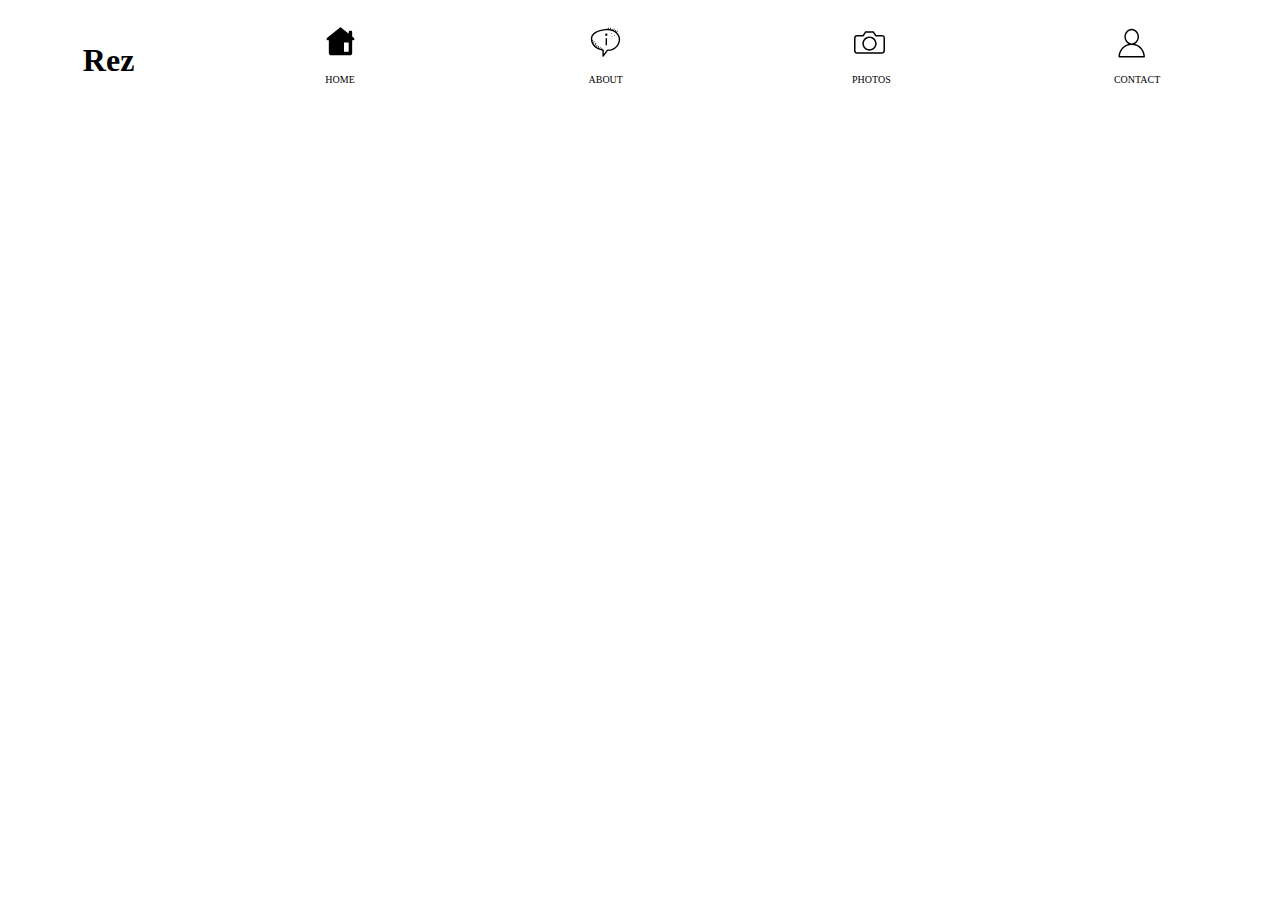
==== index.html @ dda35d47 "create header project" ====
<!DOCTYPE html>
<html lang="en">
  <head>
    <meta charset="UTF-8" />
    <meta name="viewport" content="width=device-width, initial-scale=1.0" />
    <title>my project</title>
    <link rel="stylesheet" href="style.css" />
  </head>
  <body>
    <header>
      <div class="container">
        <h1>Rez</h1>
        <a href="#">
          <div>
            <svg
              xmlns="http://www.w3.org/2000/svg"
              x="0px"
              y="0px"
              width="100"
              height="100"
              viewBox="0 0 30 30"
            >
              <path
                d="M 15 2 A 1 1 0 0 0 14.300781 2.2851562 L 3.3925781 11.207031 A 1 1 0 0 0 3.3554688 11.236328 L 3.3183594 11.267578 L 3.3183594 11.269531 A 1 1 0 0 0 3 12 A 1 1 0 0 0 4 13 L 5 13 L 5 24 C 5 25.105 5.895 26 7 26 L 23 26 C 24.105 26 25 25.105 25 24 L 25 13 L 26 13 A 1 1 0 0 0 27 12 A 1 1 0 0 0 26.681641 11.267578 L 26.666016 11.255859 A 1 1 0 0 0 26.597656 11.199219 L 25 9.8925781 L 25 6 C 25 5.448 24.552 5 24 5 L 23 5 C 22.448 5 22 5.448 22 6 L 22 7.4394531 L 15.677734 2.2675781 A 1 1 0 0 0 15 2 z M 18 15 L 22 15 L 22 23 L 18 23 L 18 15 z"
              ></path>
            </svg>
            <p>HOME</p>
            <span></span>
            <span></span>
            <span></span>
            <span></span>
          </div></a
        >
        <a href="#">
          <div>
            <svg
              xmlns="http://www.w3.org/2000/svg"
              x="0px"
              y="0px"
              width="100"
              height="100"
              viewBox="0 0 100 100"
            >
              <path
                d="M 58.9375 7.1699219 A 1.0001 1.0001 0 0 0 57.962891 8.0917969 L 57.685547 11.113281 C 55.148477 10.951662 52.52494 10.974694 49.818359 11.232422 C 38.639364 12.29702 27.839529 15.166805 19.90625 20.283203 C 11.972971 25.399601 6.8980205 33.139154 8.1347656 42.951172 C 10.017576 57.890479 22.654574 70.346173 41.169922 73.380859 L 41.169922 89 A 2.0002 2.0002 0 0 0 44.777344 90.189453 L 56.876953 73.839844 C 75.57527 74.939397 90.698056 59.709328 91.890625 42.84375 C 92.452121 34.906011 89.049793 27.262747 82.892578 21.453125 A 1.0001 1.0001 0 0 0 83.136719 21.095703 L 84.714844 17.386719 A 1.0001 1.0001 0 0 0 83.787109 15.982422 A 1.0001 1.0001 0 0 0 82.875 16.603516 L 81.382812 20.113281 C 80.627807 19.481654 79.836988 18.876623 79.013672 18.298828 L 80.119141 14.951172 A 1.0001 1.0001 0 0 0 79.177734 13.623047 A 1.0001 1.0001 0 0 0 78.21875 14.324219 L 77.285156 17.152344 C 76.341898 16.56722 75.362312 16.015939 74.345703 15.503906 L 75.650391 11.550781 A 1.0001 1.0001 0 0 0 74.708984 10.224609 A 1.0001 1.0001 0 0 0 73.75 10.923828 L 72.521484 14.644531 C 71.642118 14.256676 70.737789 13.897503 69.8125 13.566406 L 70.103516 11.916016 A 1.0001 1.0001 0 0 0 69.080078 10.730469 A 1.0001 1.0001 0 0 0 68.132812 11.568359 L 67.892578 12.927734 C 66.928516 12.634581 65.937925 12.377847 64.931641 12.148438 L 65.287109 8.2753906 A 1.0001 1.0001 0 0 0 64.269531 7.1699219 A 1.0001 1.0001 0 0 0 63.294922 8.0917969 L 62.958984 11.744141 C 61.886829 11.550531 60.792494 11.39776 59.679688 11.279297 L 59.955078 8.2734375 A 1.0001 1.0001 0 0 0 58.9375 7.1699219 z M 54.419922 15 C 55.65708 14.992454 56.866608 15.041145 58.052734 15.130859 A 1.0001 1.0001 0 0 0 58.623047 15.173828 C 76.933288 16.80234 88.810314 29.697172 87.900391 42.560547 C 86.841376 57.537371 72.952361 71.520973 56.044922 69.875 A 2.0002 2.0002 0 0 0 54.244141 70.675781 L 45.169922 82.933594 L 45.169922 71.746094 A 2.0002 2.0002 0 0 0 43.421875 69.763672 C 42.202807 69.607731 41.016618 69.406283 39.857422 69.167969 L 40.824219 66.240234 A 1.0001 1.0001 0 0 0 39.882812 64.914062 A 1.0001 1.0001 0 0 0 38.923828 65.613281 L 37.900391 68.716797 C 36.83043 68.447031 35.78808 68.142705 34.775391 67.804688 A 1.0002634 1.0002634 0 0 0 34.789062 67.767578 L 36.050781 63.941406 A 1.0001 1.0001 0 0 0 35.109375 62.615234 A 1.0001 1.0001 0 0 0 34.152344 63.314453 L 32.892578 67.128906 C 31.843471 66.721328 30.825009 66.279696 29.845703 65.800781 L 31.582031 60.542969 A 1.0001 1.0001 0 0 0 30.640625 59.214844 A 1.0001 1.0001 0 0 0 29.683594 59.916016 L 28.052734 64.855469 C 26.677969 64.088746 25.382339 63.253002 24.167969 62.351562 L 26.888672 58.529297 A 1.0001 1.0001 0 0 0 26.085938 56.9375 A 1.0001 1.0001 0 0 0 25.259766 57.369141 L 22.59375 61.115234 C 21.788112 60.439862 21.027525 59.73249 20.306641 59 L 23.550781 52.513672 A 1.0001 1.0001 0 0 0 22.611328 51.054688 A 1.0001 1.0001 0 0 0 21.761719 51.619141 L 18.855469 57.429688 C 17.770797 56.165898 16.808535 54.831443 15.966797 53.443359 A 1.0001 1.0001 0 0 0 16.226562 53.080078 L 19.007812 46.966797 A 1.0001 1.0001 0 0 0 18.115234 45.541016 A 1.0001 1.0001 0 0 0 17.1875 46.138672 L 14.816406 51.353516 C 13.969412 49.654177 13.294106 47.887128 12.810547 46.068359 L 14.876953 43.648438 A 1.0001 1.0001 0 0 0 14.117188 41.988281 A 1.0001 1.0001 0 0 0 13.355469 42.351562 L 12.277344 43.615234 C 12.211721 43.229079 12.152605 42.840673 12.103516 42.451172 C 11.061261 34.18219 14.972498 28.226587 22.074219 23.646484 C 29.17594 19.066382 39.461261 16.23725 50.197266 15.214844 C 51.634143 15.078018 53.041851 15.008405 54.419922 15 z M 67.263672 22.630859 C 66.822953 22.576109 66.371016 22.782656 66.134766 23.191406 C 65.819766 23.736406 66.007734 24.434047 66.552734 24.748047 C 67.097734 25.063047 67.794375 24.877031 68.109375 24.332031 C 68.424375 23.787031 68.236406 23.089391 67.691406 22.775391 C 67.555156 22.696641 67.410578 22.649109 67.263672 22.630859 z M 52.287109 24.619141 C 50.400109 24.619141 48.867187 26.152062 48.867188 28.039062 C 48.867188 29.926063 50.400109 31.457031 52.287109 31.457031 C 54.174109 31.457031 55.705078 29.926063 55.705078 28.039062 C 55.705078 26.152062 54.174109 24.619141 52.287109 24.619141 z M 75.640625 29.1875 C 75.199906 29.133125 74.747969 29.340047 74.511719 29.748047 C 74.196719 30.293047 74.384687 30.990687 74.929688 31.304688 C 75.474687 31.619687 76.172328 31.433672 76.486328 30.888672 C 76.801328 30.343672 76.613359 29.645078 76.068359 29.330078 C 75.932109 29.251578 75.787531 29.205625 75.640625 29.1875 z M 68.548828 30.964844 C 68.108109 30.910469 67.658125 31.117391 67.421875 31.525391 C 67.106875 32.070391 67.292891 32.768031 67.837891 33.082031 C 68.382891 33.397031 69.079531 33.211016 69.394531 32.666016 C 69.709531 32.121016 69.523516 31.424375 68.978516 31.109375 C 68.842266 31.030875 68.695734 30.982969 68.548828 30.964844 z M 52.257812 37.408203 A 2.0002 2.0002 0 0 0 50.287109 39.435547 L 50.287109 56.53125 A 2.0002 2.0002 0 1 0 54.287109 56.53125 L 54.287109 39.435547 A 2.0002 2.0002 0 0 0 52.257812 37.408203 z"
              ></path>
            </svg>
            <p>ABOUT</p>
            <span></span>
            <span></span>
            <span></span>
            <span></span>
          </div></a
        >
        <a href="#"
          ><div>
            <svg class="svg-icon" viewBox="0 0 20 20">
              <path
                d="M10,6.536c-2.263,0-4.099,1.836-4.099,4.098S7.737,14.732,10,14.732s4.099-1.836,4.099-4.098S12.263,6.536,10,6.536M10,13.871c-1.784,0-3.235-1.453-3.235-3.237S8.216,7.399,10,7.399c1.784,0,3.235,1.452,3.235,3.235S11.784,13.871,10,13.871M17.118,5.672l-3.237,0.014L12.52,3.697c-0.082-0.105-0.209-0.168-0.343-0.168H7.824c-0.134,0-0.261,0.062-0.343,0.168L6.12,5.686H2.882c-0.951,0-1.726,0.748-1.726,1.699v7.362c0,0.951,0.774,1.725,1.726,1.725h14.236c0.951,0,1.726-0.773,1.726-1.725V7.195C18.844,6.244,18.069,5.672,17.118,5.672 M17.98,14.746c0,0.477-0.386,0.861-0.862,0.861H2.882c-0.477,0-0.863-0.385-0.863-0.861V7.384c0-0.477,0.386-0.85,0.863-0.85l3.451,0.014c0.134,0,0.261-0.062,0.343-0.168l1.361-1.989h3.926l1.361,1.989c0.082,0.105,0.209,0.168,0.343,0.168l3.451-0.014c0.477,0,0.862,0.184,0.862,0.661V14.746z"
              ></path>
            </svg>

            <p>PHOTOS</p>
            <span></span>
            <span></span>
            <span></span>
            <span></span>
          </div></a
        >
        <a href="#">
          <div>
            <svg class="svg-icon" viewBox="0 0 20 20">
              <path
                d="M12.075,10.812c1.358-0.853,2.242-2.507,2.242-4.037c0-2.181-1.795-4.618-4.198-4.618S5.921,4.594,5.921,6.775c0,1.53,0.884,3.185,2.242,4.037c-3.222,0.865-5.6,3.807-5.6,7.298c0,0.23,0.189,0.42,0.42,0.42h14.273c0.23,0,0.42-0.189,0.42-0.42C17.676,14.619,15.297,11.677,12.075,10.812 M6.761,6.775c0-2.162,1.773-3.778,3.358-3.778s3.359,1.616,3.359,3.778c0,2.162-1.774,3.778-3.359,3.778S6.761,8.937,6.761,6.775 M3.415,17.69c0.218-3.51,3.142-6.297,6.704-6.297c3.562,0,6.486,2.787,6.705,6.297H3.415z"
              ></path>
            </svg>
            <p>CONTACT</p>
            <span></span>
            <span></span>
            <span></span>
            <span></span>
          </div></a
        >
      </div>
    </header>
  </body>
</html>
---- style.css ----
body {
  margin: 0;
}
header {
  .container {
    display: flex;
    justify-content: space-around;
    align-items: center;
    padding: 10px;
    a {
      display: flex;
      justify-content: center;
      align-items: center;
      text-decoration: none;
      color: black;
      width: 120px;
      height: 100px;
      border-radius: 10px;
      position: relative;
      transition: all 0.5s;
      div {
        svg {
          width: 35px;
          height: 35px;
        }
        p {
          font-size: 10px;
          text-align: center;
        }
      }
      span {
        position: absolute;
        width: 25%;
        height: 100%;
        background-color: black;
        left: 0;
        top: 0;
        z-index: -1;
        transform: scaleY(0);
        transition: all 0.5s;
        transform-origin: top;
      }
      span:nth-child(4) {
        left: 25%;
        transition-delay: 0.15s;
      }
      span:nth-child(5) {
        left: 50%;
        transition-delay: 0.3s;
      }
      span:nth-child(6) {
        left: 75%;
        transition-delay: 0.45s;
      }
    }
    a:hover span {
      transform: scaleY(1);
    }
    a:hover {
      color: white;
      fill: white;
    }
  }
}
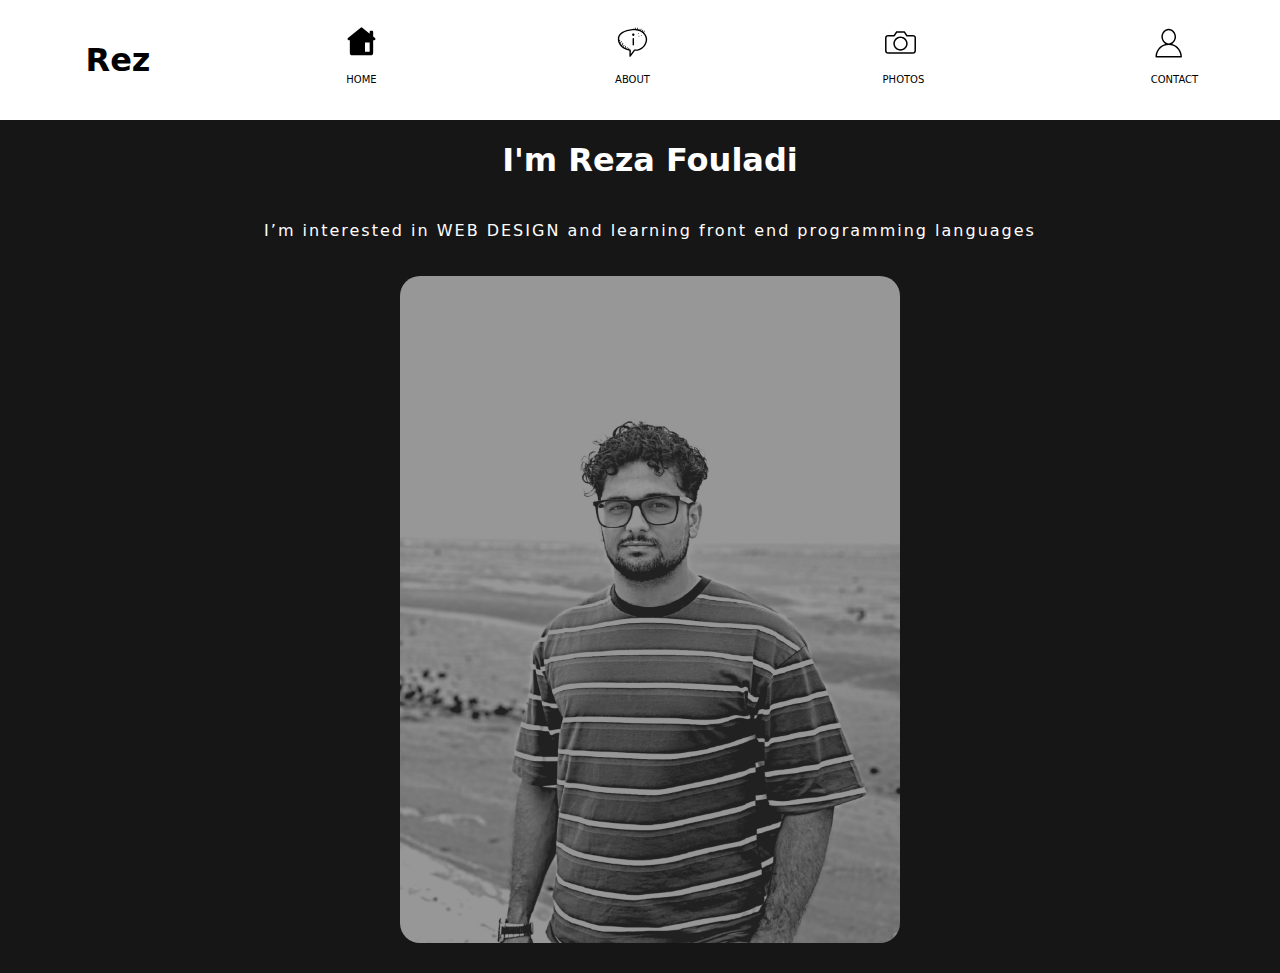
==== commit d1d285a5: "create main section" ====
--- a/index.html
+++ b/index.html
@@ -83,5 +83,15 @@
         >
       </div>
     </header>
+    <main>
+      <div class="container">
+        <div>
+          <h1> I'm Reza Fouladi</h1>
+          <p> I’m interested in WEB DESIGN 
+            and learning front end programming languages</p>
+        </div>
+        <img src="img/Picsart_24-07-24_14-46-44-216.jpg" alt="my-photo">
+      </div>
+    </main>
   </body>
 </html>
--- a/style.css
+++ b/style.css
@@ -1,5 +1,16 @@
 body {
   margin: 0;
+}
+a,
+p,
+h1,
+h2,
+h3,
+h4,
+h5,
+span {
+  font-family: system-ui, -apple-system, BlinkMacSystemFont, "Segoe UI", Roboto,
+    Oxygen, Ubuntu, Cantarell, "Open Sans", "Helvetica Neue", sans-serif;
 }
 header {
   .container {
@@ -7,6 +18,8 @@
     justify-content: space-around;
     align-items: center;
     padding: 10px;
+    width: 1300px;
+    margin: 0 auto;
     a {
       display: flex;
       justify-content: center;
@@ -62,3 +75,30 @@
     }
   }
 }
+main {
+  background-color: rgb(23, 22, 22);
+  .container {
+    width: 1300px;
+    margin: 0 auto;
+    display: flex;
+    flex-direction: column;
+    align-items: center;
+    justify-content: space-between;
+    > div {
+      > h1 {
+        color: white;
+        text-align: center;
+      }
+      > p {
+        color: white;
+        padding: 20px 0;
+        letter-spacing: 2px;
+      }
+    }
+    > img {
+      width: 500px;
+      border-radius: 20px;
+      margin-bottom: 30px;
+    }
+  }
+}
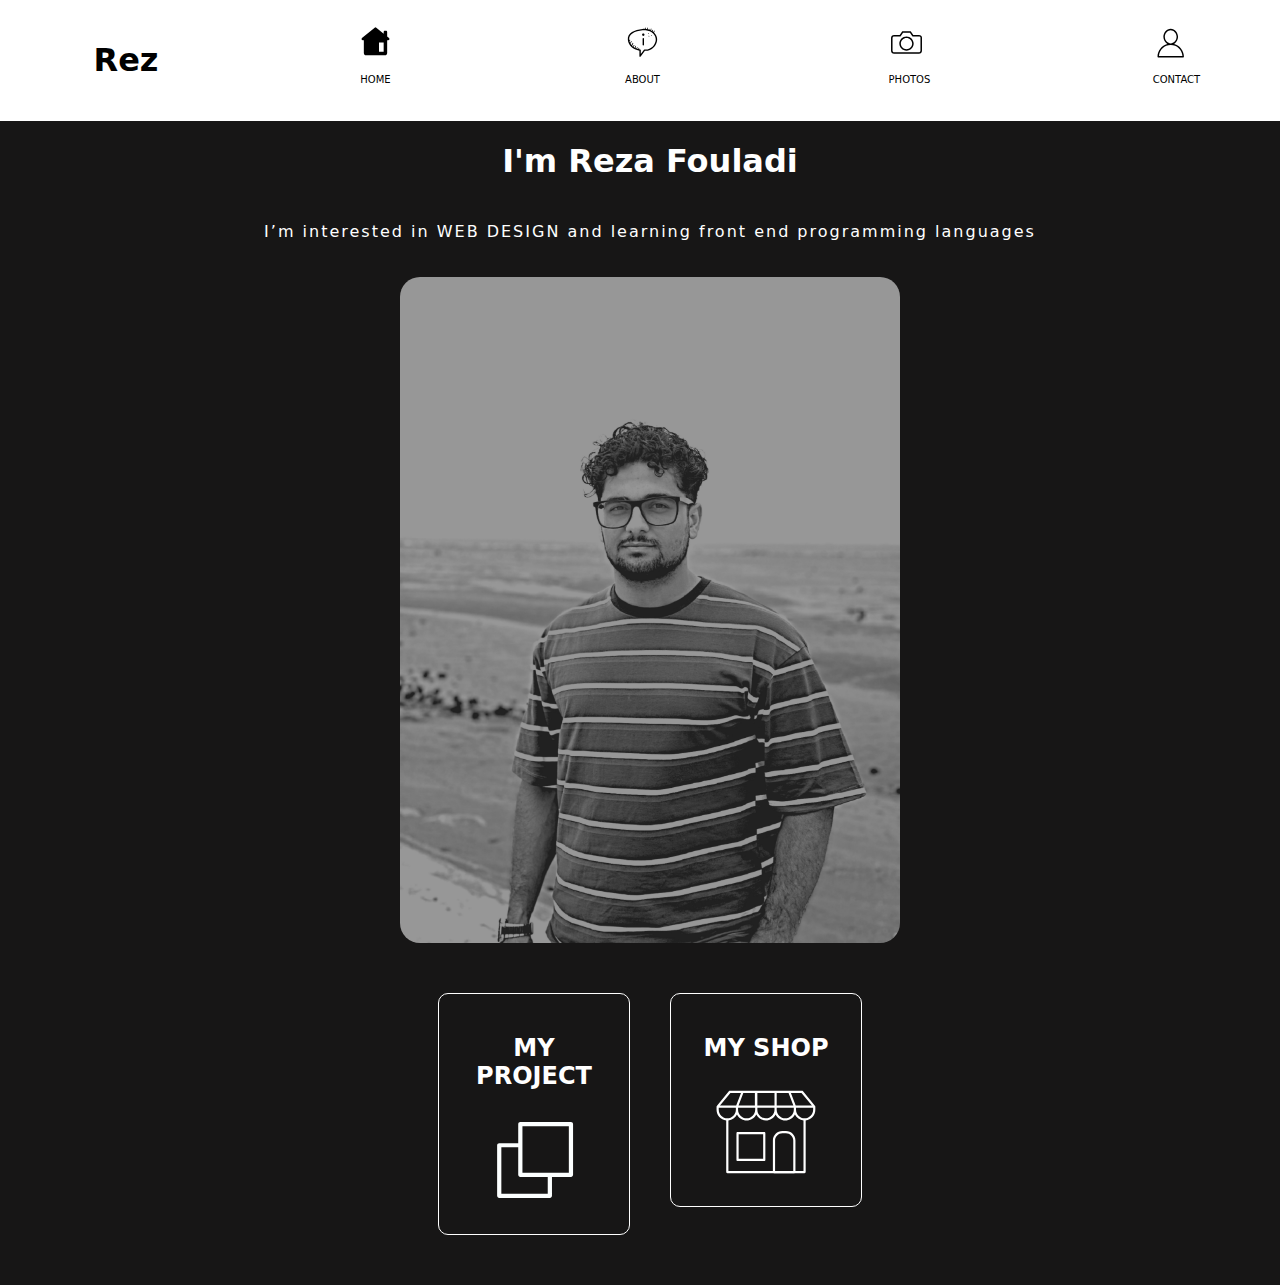
==== commit 8e79fdb3: "create new section fur my page" ====
--- a/index.html
+++ b/index.html
@@ -28,10 +28,9 @@
             <span></span>
             <span></span>
             <span></span>
-            <span></span>
-          </div></a
-        >
-        <a href="#">
+            <span></span></div
+        ></a>
+        <a href="about/index.html">
           <div>
             <svg
               xmlns="http://www.w3.org/2000/svg"
@@ -49,10 +48,9 @@
             <span></span>
             <span></span>
             <span></span>
-            <span></span>
-          </div></a
-        >
-        <a href="#"
+            <span></span></div
+        ></a>
+        <a href="photos/INDEX.HTML"
           ><div>
             <svg class="svg-icon" viewBox="0 0 20 20">
               <path
@@ -64,10 +62,9 @@
             <span></span>
             <span></span>
             <span></span>
-            <span></span>
-          </div></a
-        >
-        <a href="#">
+            <span></span></div
+        ></a>
+        <a href="contact/index.html">
           <div>
             <svg class="svg-icon" viewBox="0 0 20 20">
               <path
@@ -78,19 +75,113 @@
             <span></span>
             <span></span>
             <span></span>
-            <span></span>
-          </div></a
-        >
+            <span></span></div
+        ></a>
       </div>
     </header>
     <main>
       <div class="container">
-        <div>
-          <h1> I'm Reza Fouladi</h1>
-          <p> I’m interested in WEB DESIGN 
-            and learning front end programming languages</p>
-        </div>
-        <img src="img/Picsart_24-07-24_14-46-44-216.jpg" alt="my-photo">
+        <section id="first-section">
+          <div>
+            <h1>I'm Reza Fouladi</h1>
+            <p>
+              I’m interested in WEB DESIGN and learning front end programming
+              languages
+            </p>
+          </div>
+          <img src="img/Picsart_24-07-24_14-46-44-216.jpg" alt="my-photo" />
+        </section>
+        <section id="second-section">
+          <a href="#">
+            <div class="project-shop">
+              <h2>MY PROJECT</h2>
+              <svg class="svg-icon" viewBox="0 0 20 20">
+                <path
+                  d="M17.391,2.406H7.266c-0.232,0-0.422,0.19-0.422,0.422v3.797H3.047c-0.232,0-0.422,0.19-0.422,0.422v10.125c0,0.232,0.19,0.422,0.422,0.422h10.125c0.231,0,0.422-0.189,0.422-0.422v-3.797h3.797c0.232,0,0.422-0.19,0.422-0.422V2.828C17.812,2.596,17.623,2.406,17.391,2.406 M12.749,16.75h-9.28V7.469h3.375v5.484c0,0.231,0.19,0.422,0.422,0.422h5.483V16.75zM16.969,12.531H7.688V3.25h9.281V12.531z"
+                ></path>
+              </svg>
+            </div>
+          </a>
+          <a href="#">
+            <div class="project-shop">
+              <h2>MY SHOP</h2>
+              <svg
+                xmlns="http://www.w3.org/2000/svg"
+                xmlns:xlink="http://www.w3.org/1999/xlink"
+                version="1.1"
+                width="256"
+                height="256"
+                viewBox="0 0 256 256"
+                xml:space="preserve"
+              >
+                <defs></defs>
+                <g
+                  style="
+                    stroke: none;
+                    stroke-width: 0;
+                    stroke-dasharray: none;
+                    stroke-linecap: butt;
+                    stroke-linejoin: miter;
+                    stroke-miterlimit: 10;
+                    fill: none;
+                    fill-rule: nonzero;
+                    opacity: 1;
+                  "
+                  transform="translate(1.4065934065934016 1.4065934065934016) scale(2.81 2.81)"
+                >
+                  <path
+                    d="M 70.877 82.59 h -18.55 c -0.553 0 -1 -0.447 -1 -1 V 52.767 c 0 -4.767 3.878 -8.644 8.644 -8.644 h 3.262 c 4.767 0 8.645 3.877 8.645 8.644 V 81.59 C 71.877 82.143 71.43 82.59 70.877 82.59 z M 53.327 80.59 h 16.55 V 52.767 c 0 -3.663 -2.98 -6.645 -6.645 -6.645 h -3.262 c -3.663 0 -6.644 2.981 -6.644 6.645 V 80.59 z"
+                    style="
+                      stroke: none;
+                      stroke-width: 1;
+                      stroke-dasharray: none;
+                      stroke-linecap: butt;
+                      stroke-linejoin: miter;
+                      stroke-miterlimit: 10;
+                      fill: rgb(255, 255, 255);
+                      fill-rule: nonzero;
+                      opacity: 1;
+                    "
+                    transform=" matrix(1 0 0 1 0 0) "
+                    stroke-linecap="round"
+                  />
+                  <path
+                    d="M 43.468 71.467 H 19.123 c -0.552 0 -1 -0.447 -1 -1 V 46.121 c 0 -0.552 0.448 -1 1 -1 h 24.345 c 0.552 0 1 0.448 1 1 v 24.346 C 44.468 71.02 44.021 71.467 43.468 71.467 z M 20.123 69.467 h 22.345 V 47.121 H 20.123 V 69.467 z"
+                    style="
+                      stroke: none;
+                      stroke-width: 1;
+                      stroke-dasharray: none;
+                      stroke-linecap: butt;
+                      stroke-linejoin: miter;
+                      stroke-miterlimit: 10;
+                      fill: rgb(255, 255, 255);
+                      fill-rule: nonzero;
+                      opacity: 1;
+                    "
+                    transform=" matrix(1 0 0 1 0 0) "
+                    stroke-linecap="round"
+                  />
+                  <path
+                    d="M 89.991 21.92 c -0.005 -0.115 -0.024 -0.228 -0.068 -0.336 c -0.002 -0.004 -0.002 -0.008 -0.003 -0.012 c -0.037 -0.087 -0.086 -0.169 -0.148 -0.244 L 78.633 7.775 C 78.443 7.544 78.159 7.41 77.86 7.41 H 66.291 H 53.8 H 36.2 h -0.28 H 23.709 H 12.14 c -0.299 0 -0.583 0.134 -0.772 0.365 L 0.228 21.329 c -0.062 0.075 -0.111 0.157 -0.148 0.244 c -0.002 0.004 -0.002 0.009 -0.004 0.014 c -0.043 0.107 -0.062 0.219 -0.067 0.333 C 0.008 21.935 0 21.948 0 21.963 v 2.791 c 0 5.066 3.864 9.247 8.8 9.749 V 81.59 c 0 0.553 0.448 1 1 1 h 70.4 c 0.553 0 1 -0.447 1 -1 V 34.504 c 4.935 -0.503 8.8 -4.683 8.8 -9.749 v -2.791 C 90 21.948 89.992 21.935 89.991 21.92 z M 86.884 20.963 H 72.092 L 67.736 9.41 h 9.651 L 86.884 20.963 z M 70.4 24.754 c 0 4.301 -3.499 7.8 -7.801 7.8 c -4.301 0 -7.8 -3.499 -7.8 -7.8 v -1.791 H 70.4 V 24.754 z M 52.8 24.754 c 0 4.301 -3.499 7.8 -7.8 7.8 s -7.8 -3.499 -7.8 -7.8 v -1.791 h 15.6 V 24.754 z M 34.92 20.963 H 20.046 L 24.401 9.41 H 34.92 V 20.963 z M 19.6 22.963 h 15.6 v 1.791 c 0 4.301 -3.499 7.8 -7.8 7.8 c -4.301 0 -7.8 -3.499 -7.8 -7.8 V 22.963 z M 54.8 9.41 h 10.8 l 4.355 11.553 H 54.8 V 9.41 z M 52.8 20.963 H 37.2 V 9.41 h 15.6 V 20.963 z M 12.612 9.41 h 9.651 l -4.355 11.553 H 3.116 L 12.612 9.41 z M 2 24.754 v -1.791 h 15.6 v 1.791 c 0 4.301 -3.499 7.8 -7.8 7.8 C 5.499 32.554 2 29.055 2 24.754 z M 10.8 80.59 V 34.504 c 3.438 -0.35 6.346 -2.49 7.8 -5.464 c 1.594 3.259 4.934 5.515 8.8 5.515 s 7.206 -2.256 8.8 -5.515 c 1.594 3.259 4.934 5.515 8.8 5.515 c 3.866 0 7.206 -2.256 8.8 -5.515 c 1.594 3.259 4.934 5.515 8.8 5.515 c 3.866 0 7.207 -2.256 8.801 -5.515 c 1.455 2.975 4.362 5.114 7.8 5.464 V 80.59 H 10.8 z M 88 24.754 c 0 4.301 -3.499 7.8 -7.8 7.8 s -7.8 -3.499 -7.8 -7.8 v -1.791 H 88 V 24.754 z"
+                    style="
+                      stroke: none;
+                      stroke-width: 1;
+                      stroke-dasharray: none;
+                      stroke-linecap: butt;
+                      stroke-linejoin: miter;
+                      stroke-miterlimit: 10;
+                      fill: rgb(255, 255, 255);
+                      fill-rule: nonzero;
+                      opacity: 1;
+                    "
+                    transform=" matrix(1 0 0 1 0 0) "
+                    stroke-linecap="round"
+                  />
+                </g>
+              </svg>
+            </div>
+          </a>
+        </section>
       </div>
     </main>
   </body>
--- a/style.css
+++ b/style.css
@@ -20,6 +20,14 @@
     padding: 10px;
     width: 1300px;
     margin: 0 auto;
+    > h1 {
+      transition: all 0.5s;
+      padding: 10px;
+      border-radius: 5px;
+    }
+    > h1:hover {
+      box-shadow: 3px 2px 2px 3px rgb(67, 67, 67);
+    }
     a {
       display: flex;
       justify-content: center;
@@ -28,7 +36,6 @@
       color: black;
       width: 120px;
       height: 100px;
-      border-radius: 10px;
       position: relative;
       transition: all 0.5s;
       div {
@@ -80,25 +87,96 @@
   .container {
     width: 1300px;
     margin: 0 auto;
-    display: flex;
-    flex-direction: column;
-    align-items: center;
-    justify-content: space-between;
-    > div {
-      > h1 {
-        color: white;
-        text-align: center;
+    > #first-section {
+      display: flex;
+      flex-direction: column;
+      align-items: center;
+      justify-content: space-between;
+      > div {
+        > h1 {
+          color: white;
+          text-align: center;
+        }
+        > p {
+          color: white;
+          padding: 20px 0;
+          letter-spacing: 2px;
+        }
       }
-      > p {
-        color: white;
-        padding: 20px 0;
-        letter-spacing: 2px;
+      > img {
+        width: 500px;
+        border-radius: 20px;
+        margin-bottom: 30px;
+        transition: all 0.5s;
+      }
+      > img:hover {
+        box-shadow: 0 0 5px 8px rgb(108, 108, 108);
       }
     }
-    > img {
-      width: 500px;
-      border-radius: 20px;
-      margin-bottom: 30px;
+    #second-section {
+      display: flex;
+      justify-content: center;
+
+      > a {
+        margin-bottom: 30px;
+        text-decoration: none;
+        position: relative;
+        padding: 10px;
+        transition: all 0.5s;
+        text-transform: uppercase;
+        .project-shop {
+          border: 1px solid white;
+          padding: 20px;
+          width: 150px;
+          border-radius: 10px;
+          text-align: center;
+          margin: 10px;
+          h2 {
+            color: white;
+          }
+          > svg {
+            width: 100px;
+            height: 100px;
+            fill: rgb(252, 255, 255);
+          }
+        }
+      }
+      > a::before {
+        content: "";
+        position: absolute;
+        bottom: 15px;
+        left: 15px;
+        width: 40px;
+        height: 40px;
+        border: 1px solid rgb(255, 253, 253);
+        border-width: 0 0 3px 3px;
+        border-radius: 3px;
+        opacity: 0;
+        transition: all 0.5s;
+      }
+      > a:hover::before{
+        opacity: 1;
+        left: -8px;
+        bottom: -8px;
+      }
+      > a::after {
+        content: "";
+        position: absolute;
+        top: 15px;
+        right: 15px;
+        width: 40px;
+        height: 40px;
+        border: 1px solid rgb(255, 253, 253);
+        border-width: 3px 3px 0 0;
+        border-radius: 3px;
+        opacity: 0;
+        transition: all 0.5s;
+      }
+      > a:hover::after{
+        top: -8px;
+        right: -8px;
+        opacity: 1;
+      }
     }
   }
 }
